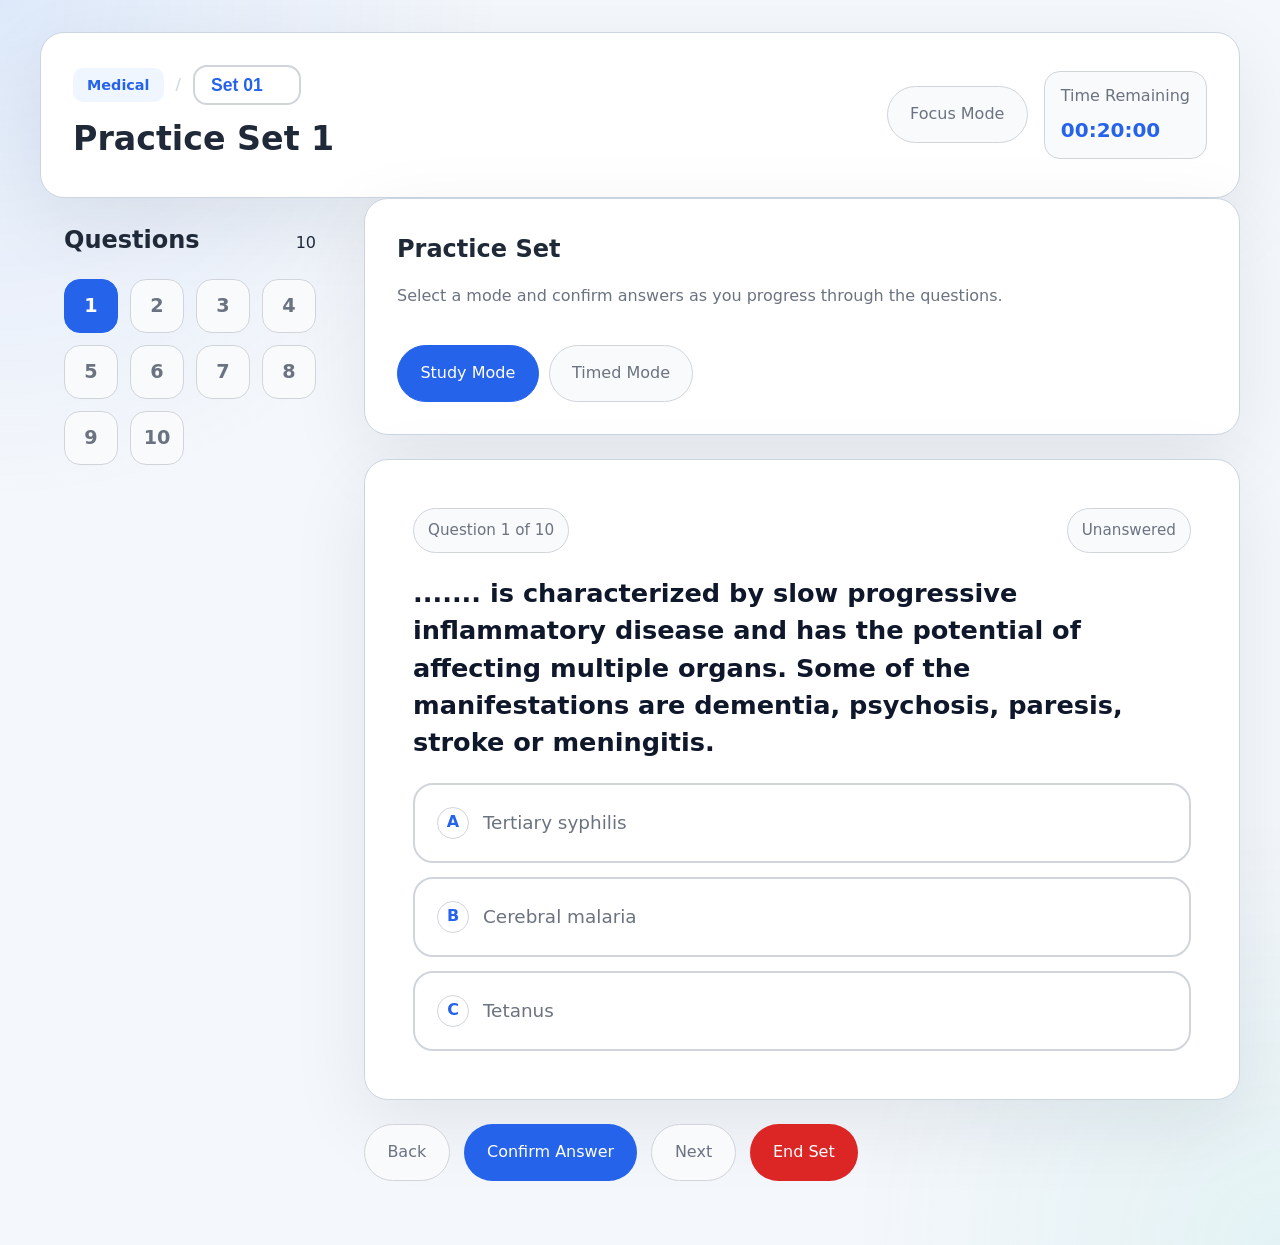
==== quiz.html @ 139739ae "Add files via upload" ====
<!DOCTYPE html>
<html lang="en">
<head>
  <meta charset="UTF-8">
  <meta name="viewport" content="width=device-width, initial-scale=1.0">
  <title>Quiz Interface | Classroom Edition</title>
  <link rel="stylesheet" href="styles.css">
</head>
<body class="quiz-page">
  <div class="page-shell">
    <header class="quiz-topbar">
      <div class="header-left">
        <div class="breadcrumb-nav">
          <span class="course-tag" id="breadcrumbText">Medical Nursing</span>
          <span class="separator">/</span>
          <div class="custom-select-wrapper">
            <select id="setSelector" class="set-dropdown">
              </select>
          </div>
        </div>
        <h1 id="currentSetTitle">Initializing Quiz...</h1>
      </div>
      
      <div class="topbar-actions">
        <button id="focusToggle" class="button button-secondary">Focus Mode</button>
        <div class="timer-card">
          <span class="label">Time Remaining</span>
          <strong id="timerDisplay">00:20:00</strong>
        </div>
      </div>
    </header>

    <div class="quiz-layout">
      <aside class="quiz-sidebar" id="quizSidebar">
        <div class="sidebar-header">
          <h2>Questions</h2>
          <span id="questionCountDisplay">0</span>
        </div>
        <div class="question-grid" id="questionGrid">
          </div>
      </aside>

      <main class="quiz-main">
        <div class="set-summary">
          <div>
            <h2 id="mainHeading">Practice Set</h2>
            <p>Select a mode and confirm answers as you progress through the questions.</p>
          </div>
          <div class="mode-switch">
            <button class="button button-secondary active" id="studyModeBtn">Study Mode</button>
            <button class="button button-secondary" id="timedModeBtn">Timed Mode</button>
          </div>
        </div>

        <article class="question-panel">
          <div class="question-meta">
            <span class="question-number" id="qNumberLabel">Question 0 of 0</span>
            <span class="question-state unanswered" id="qStatus">Unanswered</span>
          </div>
          <h2 class="question-text" id="mainQuestionText">Loading question content...</h2>

          <div class="options-list" id="optionsContainer">
            </div>
        </article>

        <div class="quiz-footer">
          <button class="button button-secondary" id="prevBtn">Back</button>
          <button class="button button-primary" id="confirmBtn">Confirm Answer</button>
          <button class="button button-secondary" id="nextBtn">Next</button>
          <button class="button button-danger" id="endBtn">End Set</button>
        </div>
      </main>
    </div>
  </div>

  <script type="module" src="app.js"></script>
</body>
</html>
---- styles.css ----
:root {
  color-scheme: light;
  font-family: Inter, system-ui, -apple-system, BlinkMacSystemFont, 'Segoe UI', sans-serif;
  background: #f4f7fb;
  color: #1f2937;
  font-size: 16px;
  line-height: 1.55;
  --surface: #ffffff;
  --surface-strong: #f8fafc;
  --border: #d1d5db;
  --border-strong: #cbd5e1;
  --primary: #2563eb;
  --primary-soft: #eff6ff;
  --accent: #0f766e;
  --danger: #dc2626;
  --muted: #6b7280;
  --shadow: 0 24px 80px rgba(15, 23, 42, 0.08);
}

* {
  box-sizing: border-box;
}

html {
  scroll-behavior: smooth;
}

body {
  margin: 0;
  min-height: 100vh;
  background: radial-gradient(circle at top left, rgba(59, 130, 246, 0.12), transparent 28%),
    radial-gradient(circle at bottom right, rgba(20, 184, 166, 0.08), transparent 24%),
    var(--background, #f4f7fb);
}

button,
a {
  font: inherit;
}

a {
  color: inherit;
  text-decoration: none;
}

.page-shell {
  width: min(1200px, calc(100% - 32px));
  margin: 0 auto;
  padding: 32px 0 64px;
}

.hero-card,
.section-panel,
.history-card,
.course-card,
.quiz-topbar,
.question-panel,
.set-summary {
  background: var(--surface);
  border: 1px solid var(--border-strong);
  border-radius: 24px;
  box-shadow: var(--shadow);
}

.hero-card,
.quiz-topbar,
.set-summary {
  padding: 32px;
}

.hero-card {
  margin-bottom: 32px;
}

.eyebrow {
  margin: 0 0 12px;
  color: var(--accent);
  font-size: 0.95rem;
  text-transform: uppercase;
  letter-spacing: 0.18em;
}

.hero-card h1,
.quiz-topbar h1 {
  margin: 0;
  font-size: clamp(2rem, 2.6vw, 3rem);
}

.hero-card p,
.section-header p,
.set-summary p,
.timer-card span,
.breadcrumb,
.question-meta span,
.history-table td,
.history-table th {
  color: var(--muted);
}

.section-grid,
.quiz-layout {
  display: grid;
  gap: 24px;
}

.section-header {
  display: flex;
  align-items: flex-end;
  justify-content: space-between;
  gap: 16px;
  margin-bottom: 16px;
}

.section-header h2,
.sidebar-header h2,
.quiz-topbar .breadcrumb,
.question-panel h2 {
  margin: 0;
}

.course-grid {
  display: grid;
  grid-template-columns: repeat(auto-fit, minmax(240px, 1fr));
  gap: 20px;
}

.course-card {
  padding: 24px;
  display: flex;
  flex-direction: column;
  gap: 18px;
}

.course-card h3 {
  margin: 0;
  font-size: 1.2rem;
}

.course-card p {
  margin: 0;
}

.button {
  display: inline-flex;
  align-items: center;
  justify-content: center;
  padding: 0.95rem 1.4rem;
  border-radius: 999px;
  border: 1px solid transparent;
  cursor: pointer;
  transition: transform 0.2s ease, background 0.2s ease, border-color 0.2s ease;
}

.button:hover {
  transform: translateY(-1px);
}

.button-primary {
  background: var(--primary);
  color: #fff;
}

.button-secondary {
  background: var(--surface-strong);
  color: var(--muted);
  border-color: var(--border);
}

.button-danger {
  background: var(--danger);
  color: #fff;
}

.history-card {
  padding: 24px;
}

.history-table {
  width: 100%;
  border-collapse: collapse;
}

.history-table th,
.history-table td {
  text-align: left;
  padding: 14px 16px;
  border-bottom: 1px solid var(--border);
  font-size: 0.95rem;
}

.history-table th {
  background: #fbfcfd;
  color: var(--muted);
}

.quiz-topbar {
  display: flex;
  justify-content: space-between;
  align-items: center;
  gap: 20px;
}

.quiz-topbar .breadcrumb {
  margin-bottom: 10px;
  font-weight: 600;
}

.topbar-actions {
  display: flex;
  align-items: center;
  gap: 16px;
  flex-wrap: wrap;
}

.timer-card {
  display: grid;
  gap: 6px;
  min-width: 150px;
  padding: 12px 16px;
  border-radius: 16px;
  background: var(--surface-strong);
  border: 1px solid var(--border);
}

.timer-card strong {
  font-size: 1.25rem;
  color: var(--primary);
}

.quiz-layout {
  grid-template-columns: 300px 1fr;
  min-height: 72vh;
}

.quiz-sidebar {
  position: sticky;
  top: 24px;
  align-self: start;
  padding: 24px;
  gap: 20px;
  display: flex;
  flex-direction: column;
  min-height: 320px;
}

.sidebar-header {
  display: flex;
  justify-content: space-between;
  align-items: baseline;
  gap: 14px;
}

.question-grid {
  display: grid;
  grid-template-columns: repeat(4, minmax(0, 1fr));
  gap: 12px;
}

.qb-item,
.option-btn {
  width: 100%;
  border: 1px solid var(--border);
  border-radius: 16px;
  background: var(--surface-strong);
  color: var(--muted);
  cursor: pointer;
  padding: 16px;
  font-size: 0.96rem;
  text-align: left;
}

.qb-item:hover,
.option-btn:hover {
  border-color: var(--primary);
  color: var(--primary);
}

.qb-item.active {
  background: var(--primary);
  color: #fff;
  border-color: var(--primary);
}

.quiz-main {
  display: flex;
  flex-direction: column;
  gap: 24px;
}

.set-summary {
  display: flex;
  justify-content: space-between;
  gap: 20px;
  flex-wrap: wrap;
}

.set-summary h2 {
  margin: 0;
}

.mode-switch {
  display: inline-flex;
  gap: 10px;
  flex-wrap: wrap;
}

.mode-switch .button {
  min-width: 120px;
}

.mode-switch .button.active {
  background: var(--primary);
  color: #fff;
  border-color: var(--primary);
}

.question-panel {
  padding: 28px;
  display: grid;
  gap: 22px;
}

.question-meta {
  display: flex;
  align-items: center;
  justify-content: space-between;
  gap: 16px;
}

.question-meta span {
  padding: 10px 14px;
  border-radius: 999px;
  background: var(--surface-strong);
  border: 1px solid var(--border);
  font-size: 0.95rem;
}

.question-meta .unanswered {
  background: #f8fafc;
  color: var(--muted);
}

.question-panel h2 {
  margin: 0;
}

.options-list {
  display: grid;
  gap: 14px;
}

.option-btn {
  display: flex;
  align-items: center;
  gap: 14px;
  transition: background 0.2s ease, border-color 0.2s ease, color 0.2s ease;
}

.option-btn:hover {
  background: #f8fafc;
}

.option-btn.selected {
  border-color: var(--primary);
  background: var(--primary-soft);
  color: var(--primary);
}

.option-btn.correct {
  border-color: #16a34a;
  background: #dcfce7;
  color: #166534;
}

.option-btn.incorrect {
  border-color: #dc2626;
  background: #fee2e2;
  color: #991b1b;
}

.option-label {
  display: inline-flex;
  width: 28px;
  height: 28px;
  align-items: center;
  justify-content: center;
  border-radius: 50%;
  border: 1px solid var(--border);
  color: var(--primary);
  font-weight: 700;
  background: #fff;
}

.qb-item.answered {
  background: var(--primary-soft);
  border-color: var(--primary);
  color: var(--primary);
}

.qb-item.confirmed {
  background: #dbeafe;
  border-color: #2563eb;
  color: #1d4ed8;
}

.question-state.confirmed {
  background: #d1fae5;
  color: #166534;
  border-color: #86efac;
}

.quiz-footer {
  display: flex;
  flex-wrap: wrap;
  gap: 14px;
}

.focus-mode .quiz-layout {
  grid-template-columns: 0 1fr;
}

.focus-mode .quiz-sidebar {
  display: none;
}

.hidden {
  display: none !important;
}

@media (max-width: 980px) {
  .quiz-layout,
  .section-grid {
    grid-template-columns: 1fr;
  }

  .quiz-sidebar {
    position: relative;
    top: 0;
    min-height: auto;
  }
}

@media (max-width: 720px) {
  .page-shell {
    width: min(100%, calc(100% - 24px));
  }

  .hero-card,
  .history-card,
  .course-card,
  .quiz-topbar,
  .question-panel,
  .set-summary {
    border-radius: 20px;
    padding: 20px;
  }

  .button {
    width: 100%;
  }

  .question-grid {
    grid-template-columns: repeat(5, minmax(0, 1fr));
  }
}
/* Premium Set Selector */
.breadcrumb-nav {
  display: flex;
  align-items: center;
  gap: 12px;
  margin-bottom: 8px;
}

.course-tag {
  background: var(--primary-soft);
  color: var(--primary);
  padding: 4px 12px;
  border-radius: 8px;
  font-weight: 600;
  font-size: 0.85rem;
}

.set-dropdown {
  appearance: none;
  background: var(--surface);
  border: 2px solid var(--border);
  padding: 8px 32px 8px 16px;
  border-radius: 12px;
  font-weight: 700;
  color: var(--primary);
  cursor: pointer;
  font-size: 1rem;
  transition: all 0.2s ease;
}

.set-dropdown:hover {
  border-color: var(--primary);
  background: var(--primary-soft);
}

/* Make Question Grid larger and more aesthetic */
.question-grid {
  grid-template-columns: repeat(4, 1fr);
  gap: 10px;
}

.qb-item {
  aspect-ratio: 1;
  display: flex;
  align-items: center;
  justify-content: center;
  font-weight: 700;
  font-size: 1.1rem;
  border-radius: 14px; /* More rounded */
  transition: transform 0.1s active;
}

.qb-item:active {
  transform: scale(0.95);
}

/* Enhance the Question Panel */
.question-panel {
  min-height: 400px;
  padding: 40px; /* More breathing room */
}

.question-text {
  font-size: 1.4rem; /* Larger font for readability */
  line-height: 1.4;
  color: #0f172a;
}

.option-btn {
  padding: 20px;
  font-size: 1.05rem;
  border-radius: 18px;
}
/* --- EXISTING STYLES (Keep what you have and add/replace these) --- */

/* Premium Set Selector */
.breadcrumb-nav {
  display: flex;
  align-items: center;
  gap: 12px;
  margin-bottom: 8px;
}

.course-tag {
  background: var(--primary-soft);
  color: var(--primary);
  padding: 6px 14px;
  border-radius: 10px;
  font-weight: 700;
  font-size: 0.9rem;
}

.separator {
  color: var(--border-strong);
  font-weight: 300;
}

.set-dropdown {
  appearance: none;
  background: var(--surface);
  border: 2px solid var(--border);
  padding: 8px 36px 8px 16px;
  border-radius: 14px;
  font-weight: 700;
  color: var(--primary);
  cursor: pointer;
  font-size: 1.1rem;
  transition: all 0.2s ease;
  background-image: url("data:image/svg+xml;charset=US-ASCII,%3Csvg%20xmlns%3D%22http%3D%22W3.org%2F2000%2Fsvg%22%20width%3D%2224%22%20height%3D%2224%22%20viewBox%3D%220%200%2024%2024%22%20fill%3D%22none%22%20stroke%3D%22%232563eb%22%20stroke-width%3D%222%22%20stroke-linecap%3D%22round%22%20stroke-linejoin%3D%22round%22%3E%3Cpolyline%20points%3D%226%209%2012%2015%2018%209%22%3E%3C/polyline%3E%3C/svg%3E");
  background-repeat: no-repeat;
  background-position: right 12px center;
  background-size: 18px;
}

.set-dropdown:hover {
  border-color: var(--primary);
  background-color: var(--primary-soft);
}

/* Enhanced Question Panel */
.question-panel {
  min-height: 480px;
  padding: 48px;
  display: flex;
  flex-direction: column;
  justify-content: center;
}

.question-text {
  font-size: 1.6rem; /* High readability */
  line-height: 1.45;
  color: #0f172a;
  margin-bottom: 12px;
}

.option-btn {
  padding: 22px;
  font-size: 1.15rem;
  border-radius: 20px;
  background: #fff;
  border-width: 2px;
}

.option-label {
  width: 32px;
  height: 32px;
  font-size: 1rem;
}

/* Larger Sidebar Grid */
.question-grid {
  grid-template-columns: repeat(4, 1fr);
  gap: 12px;
}

.qb-item {
  height: 54px;
  font-weight: 800;
  font-size: 1.2rem;
  border-radius: 16px;
}
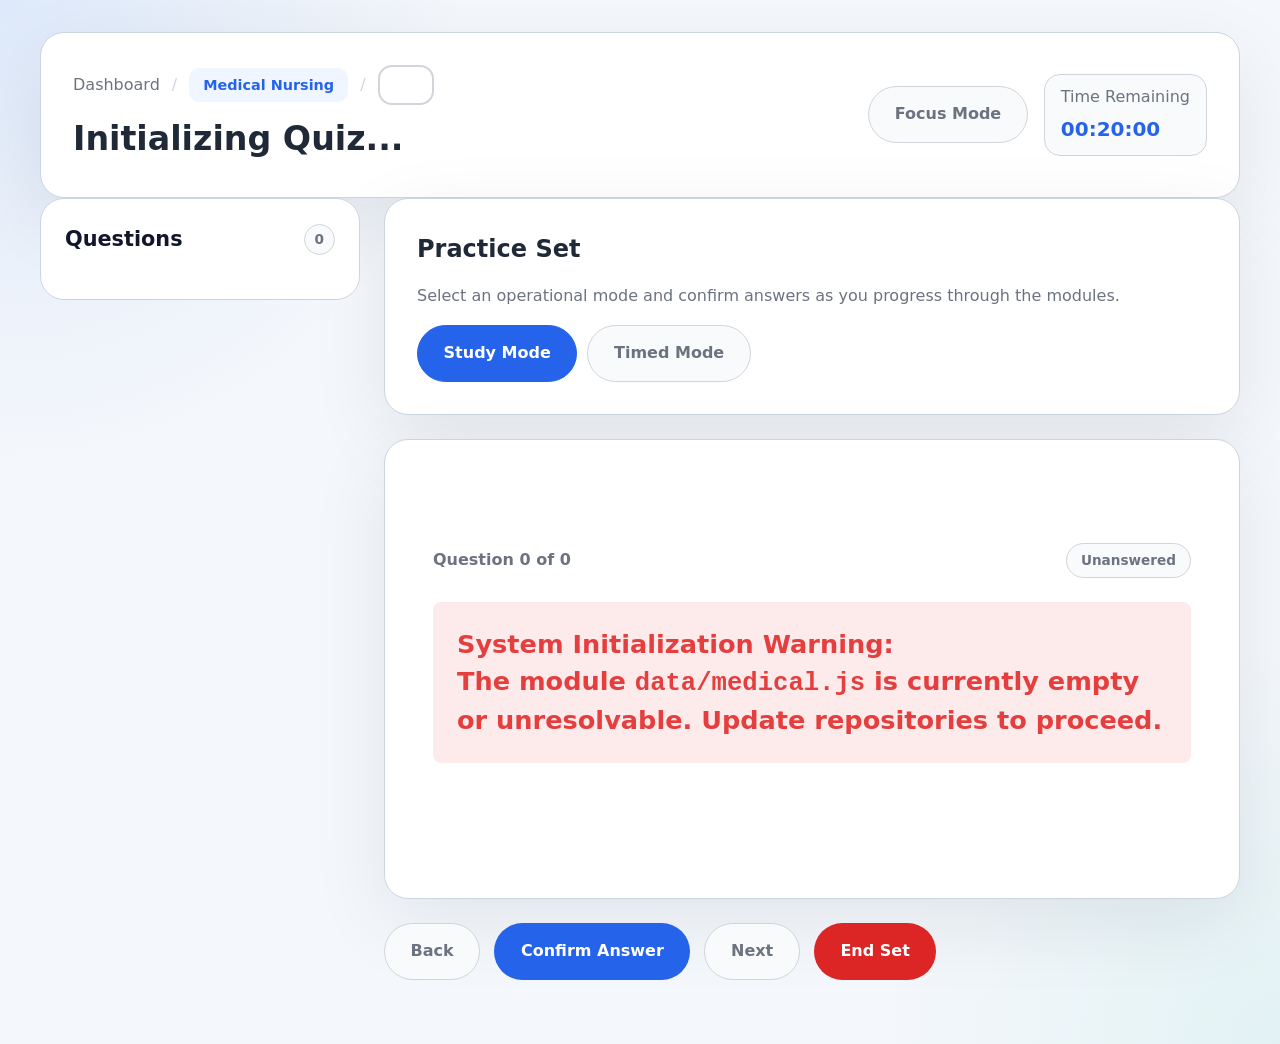
==== commit c2c28fb0: "Add files via upload" ====
--- a/quiz.html
+++ b/quiz.html
@@ -3,14 +3,22 @@
 <head>
   <meta charset="UTF-8">
   <meta name="viewport" content="width=device-width, initial-scale=1.0">
-  <title>Quiz Interface | Classroom Edition</title>
+  <title>Quiz Interface | NurseNexus Portal</title>
   <link rel="stylesheet" href="styles.css">
 </head>
 <body class="quiz-page">
   <div class="page-shell">
     <header class="quiz-topbar">
       <div class="header-left">
+        <button id="sidebarToggle" class="sidebar-toggle-btn" aria-label="Toggle Question Navigation">
+          <span class="bar"></span>
+          <span class="bar"></span>
+          <span class="bar"></span>
+        </button>
+        
         <div class="breadcrumb-nav">
+          <a href="index.html" class="home-hub-link">Dashboard</a>
+          <span class="separator">/</span>
           <span class="course-tag" id="breadcrumbText">Medical Nursing</span>
           <span class="separator">/</span>
           <div class="custom-select-wrapper">
@@ -34,7 +42,7 @@
       <aside class="quiz-sidebar" id="quizSidebar">
         <div class="sidebar-header">
           <h2>Questions</h2>
-          <span id="questionCountDisplay">0</span>
+          <span id="questionCountDisplay" class="badge-count">0</span>
         </div>
         <div class="question-grid" id="questionGrid">
           </div>
@@ -44,7 +52,7 @@
         <div class="set-summary">
           <div>
             <h2 id="mainHeading">Practice Set</h2>
-            <p>Select a mode and confirm answers as you progress through the questions.</p>
+            <p>Select an operational mode and confirm answers as you progress through the modules.</p>
           </div>
           <div class="mode-switch">
             <button class="button button-secondary active" id="studyModeBtn">Study Mode</button>
@@ -73,6 +81,34 @@
     </div>
   </div>
 
+  <div id="resultsModal" class="modal-overlay hidden">
+    <div class="modal-card">
+      <div class="modal-header">
+        <h2>Performance Summary</h2>
+      </div>
+      <div class="modal-body">
+        <div class="score-circle">
+          <span id="modalPercentage">0%</span>
+          <p>Final Score</p>
+        </div>
+        <div class="stats-grid">
+          <div class="stat-item">
+            <span class="stat-label">Total Answered</span>
+            <strong id="modalTotalCorrect">0 / 0</strong>
+          </div>
+          <div class="stat-item">
+            <span class="stat-label">Time Spent</span>
+            <strong id="modalTimeSpent">00:00</strong>
+          </div>
+        </div>
+      </div>
+      <div class="modal-actions">
+        <button id="modalReviewBtn" class="button button-secondary">Review Answers</button>
+        <button id="modalCloseBtn" class="button button-primary">Return to Hub</button>
+      </div>
+    </div>
+  </div>
+
   <script type="module" src="app.js"></script>
 </body>
 </html>
--- a/styles.css
+++ b/styles.css
@@ -1,3 +1,4 @@
+/* --- CORE INTERFACE DESIGN CONSTANTS --- */
 :root {
   color-scheme: light;
   font-family: Inter, system-ui, -apple-system, BlinkMacSystemFont, 'Segoe UI', sans-serif;
@@ -33,8 +34,7 @@
     var(--background, #f4f7fb);
 }
 
-button,
-a {
+button, a {
   font: inherit;
 }
 
@@ -49,6 +49,11 @@
   padding: 32px 0 64px;
 }
 
+.hidden {
+  display: none !important;
+}
+
+/* --- MASTER CONTAINER WRAPPERS --- */
 .hero-card,
 .section-panel,
 .history-card,
@@ -83,20 +88,20 @@
 .hero-card h1,
 .quiz-topbar h1 {
   margin: 0;
-  font-size: clamp(2rem, 2.6vw, 3rem);
+  font-size: clamp(1.8rem, 2.6vw, 3rem);
 }
 
 .hero-card p,
 .section-header p,
 .set-summary p,
 .timer-card span,
-.breadcrumb,
-.question-meta span,
+.question-meta p,
 .history-table td,
 .history-table th {
   color: var(--muted);
 }
 
+/* --- DASHBOARD VIEW CONFIGURATION --- */
 .section-grid,
 .quiz-layout {
   display: grid;
@@ -111,16 +116,13 @@
   margin-bottom: 16px;
 }
 
-.section-header h2,
-.sidebar-header h2,
-.quiz-topbar .breadcrumb,
-.question-panel h2 {
+.section-header h2 {
   margin: 0;
 }
 
 .course-grid {
   display: grid;
-  grid-template-columns: repeat(auto-fit, minmax(240px, 1fr));
+  grid-template-columns: repeat(auto-fit, minmax(260px, 1fr));
   gap: 20px;
 }
 
@@ -133,31 +135,43 @@
 
 .course-card h3 {
   margin: 0;
-  font-size: 1.2rem;
+  font-size: 1.25rem;
+  color: #0f172a;
 }
 
 .course-card p {
   margin: 0;
-}
-
+  flex: 1;
+}
+
+/* --- CORE INTERACTIVE ACTION CONTROL BUTTONS --- */
 .button {
   display: inline-flex;
   align-items: center;
   justify-content: center;
-  padding: 0.95rem 1.4rem;
+  padding: 0.95rem 1.6rem;
   border-radius: 999px;
   border: 1px solid transparent;
+  font-weight: 600;
   cursor: pointer;
   transition: transform 0.2s ease, background 0.2s ease, border-color 0.2s ease;
 }
 
 .button:hover {
   transform: translateY(-1px);
+}
+
+.button:active {
+  transform: translateY(0);
 }
 
 .button-primary {
   background: var(--primary);
   color: #fff;
+}
+
+.button-primary:hover {
+  background: #1d4ed8;
 }
 
 .button-secondary {
@@ -166,13 +180,30 @@
   border-color: var(--border);
 }
 
+.button-secondary:hover {
+  border-color: var(--border-strong);
+  color: #1f2937;
+}
+
+.button-secondary.active {
+  background: var(--primary);
+  color: #fff;
+  border-color: var(--primary);
+}
+
 .button-danger {
   background: var(--danger);
   color: #fff;
 }
 
+.button-danger:hover {
+  background: #b91c1c;
+}
+
+/* --- HISTORICAL METRICS TABLE SHEETS --- */
 .history-card {
   padding: 24px;
+  overflow-x: auto;
 }
 
 .history-table {
@@ -189,10 +220,11 @@
 }
 
 .history-table th {
-  background: #fbfcfd;
-  color: var(--muted);
-}
-
+  background: var(--surface-strong);
+  font-weight: 700;
+}
+
+/* --- QUIZ TOP BAR ENGINE CONTROLS --- */
 .quiz-topbar {
   display: flex;
   justify-content: space-between;
@@ -200,270 +232,24 @@
   gap: 20px;
 }
 
-.quiz-topbar .breadcrumb {
-  margin-bottom: 10px;
-  font-weight: 600;
-}
-
-.topbar-actions {
-  display: flex;
-  align-items: center;
-  gap: 16px;
-  flex-wrap: wrap;
-}
-
-.timer-card {
-  display: grid;
-  gap: 6px;
-  min-width: 150px;
-  padding: 12px 16px;
-  border-radius: 16px;
-  background: var(--surface-strong);
-  border: 1px solid var(--border);
-}
-
-.timer-card strong {
-  font-size: 1.25rem;
-  color: var(--primary);
-}
-
-.quiz-layout {
-  grid-template-columns: 300px 1fr;
-  min-height: 72vh;
-}
-
-.quiz-sidebar {
-  position: sticky;
-  top: 24px;
-  align-self: start;
-  padding: 24px;
-  gap: 20px;
-  display: flex;
+.sidebar-toggle-btn {
+  display: none;
   flex-direction: column;
-  min-height: 320px;
-}
-
-.sidebar-header {
-  display: flex;
-  justify-content: space-between;
-  align-items: baseline;
-  gap: 14px;
-}
-
-.question-grid {
-  display: grid;
-  grid-template-columns: repeat(4, minmax(0, 1fr));
-  gap: 12px;
-}
-
-.qb-item,
-.option-btn {
-  width: 100%;
-  border: 1px solid var(--border);
-  border-radius: 16px;
-  background: var(--surface-strong);
-  color: var(--muted);
+  gap: 4px;
+  background: transparent;
+  border: none;
   cursor: pointer;
-  padding: 16px;
-  font-size: 0.96rem;
-  text-align: left;
-}
-
-.qb-item:hover,
-.option-btn:hover {
-  border-color: var(--primary);
-  color: var(--primary);
-}
-
-.qb-item.active {
+  padding: 8px;
+  margin-right: 8px;
+}
+
+.sidebar-toggle-btn .bar {
+  width: 20px;
+  height: 2px;
   background: var(--primary);
-  color: #fff;
-  border-color: var(--primary);
-}
-
-.quiz-main {
-  display: flex;
-  flex-direction: column;
-  gap: 24px;
-}
-
-.set-summary {
-  display: flex;
-  justify-content: space-between;
-  gap: 20px;
-  flex-wrap: wrap;
-}
-
-.set-summary h2 {
-  margin: 0;
-}
-
-.mode-switch {
-  display: inline-flex;
-  gap: 10px;
-  flex-wrap: wrap;
-}
-
-.mode-switch .button {
-  min-width: 120px;
-}
-
-.mode-switch .button.active {
-  background: var(--primary);
-  color: #fff;
-  border-color: var(--primary);
-}
-
-.question-panel {
-  padding: 28px;
-  display: grid;
-  gap: 22px;
-}
-
-.question-meta {
-  display: flex;
-  align-items: center;
-  justify-content: space-between;
-  gap: 16px;
-}
-
-.question-meta span {
-  padding: 10px 14px;
-  border-radius: 999px;
-  background: var(--surface-strong);
-  border: 1px solid var(--border);
-  font-size: 0.95rem;
-}
-
-.question-meta .unanswered {
-  background: #f8fafc;
-  color: var(--muted);
-}
-
-.question-panel h2 {
-  margin: 0;
-}
-
-.options-list {
-  display: grid;
-  gap: 14px;
-}
-
-.option-btn {
-  display: flex;
-  align-items: center;
-  gap: 14px;
-  transition: background 0.2s ease, border-color 0.2s ease, color 0.2s ease;
-}
-
-.option-btn:hover {
-  background: #f8fafc;
-}
-
-.option-btn.selected {
-  border-color: var(--primary);
-  background: var(--primary-soft);
-  color: var(--primary);
-}
-
-.option-btn.correct {
-  border-color: #16a34a;
-  background: #dcfce7;
-  color: #166534;
-}
-
-.option-btn.incorrect {
-  border-color: #dc2626;
-  background: #fee2e2;
-  color: #991b1b;
-}
-
-.option-label {
-  display: inline-flex;
-  width: 28px;
-  height: 28px;
-  align-items: center;
-  justify-content: center;
-  border-radius: 50%;
-  border: 1px solid var(--border);
-  color: var(--primary);
-  font-weight: 700;
-  background: #fff;
-}
-
-.qb-item.answered {
-  background: var(--primary-soft);
-  border-color: var(--primary);
-  color: var(--primary);
-}
-
-.qb-item.confirmed {
-  background: #dbeafe;
-  border-color: #2563eb;
-  color: #1d4ed8;
-}
-
-.question-state.confirmed {
-  background: #d1fae5;
-  color: #166534;
-  border-color: #86efac;
-}
-
-.quiz-footer {
-  display: flex;
-  flex-wrap: wrap;
-  gap: 14px;
-}
-
-.focus-mode .quiz-layout {
-  grid-template-columns: 0 1fr;
-}
-
-.focus-mode .quiz-sidebar {
-  display: none;
-}
-
-.hidden {
-  display: none !important;
-}
-
-@media (max-width: 980px) {
-  .quiz-layout,
-  .section-grid {
-    grid-template-columns: 1fr;
-  }
-
-  .quiz-sidebar {
-    position: relative;
-    top: 0;
-    min-height: auto;
-  }
-}
-
-@media (max-width: 720px) {
-  .page-shell {
-    width: min(100%, calc(100% - 24px));
-  }
-
-  .hero-card,
-  .history-card,
-  .course-card,
-  .quiz-topbar,
-  .question-panel,
-  .set-summary {
-    border-radius: 20px;
-    padding: 20px;
-  }
-
-  .button {
-    width: 100%;
-  }
-
-  .question-grid {
-    grid-template-columns: repeat(5, minmax(0, 1fr));
-  }
-}
-/* Premium Set Selector */
+  border-radius: 2px;
+}
+
 .breadcrumb-nav {
   display: flex;
   align-items: center;
@@ -471,79 +257,14 @@
   margin-bottom: 8px;
 }
 
-.course-tag {
-  background: var(--primary-soft);
-  color: var(--primary);
-  padding: 4px 12px;
-  border-radius: 8px;
-  font-weight: 600;
-  font-size: 0.85rem;
-}
-
-.set-dropdown {
-  appearance: none;
-  background: var(--surface);
-  border: 2px solid var(--border);
-  padding: 8px 32px 8px 16px;
-  border-radius: 12px;
-  font-weight: 700;
-  color: var(--primary);
-  cursor: pointer;
-  font-size: 1rem;
-  transition: all 0.2s ease;
-}
-
-.set-dropdown:hover {
-  border-color: var(--primary);
-  background: var(--primary-soft);
-}
-
-/* Make Question Grid larger and more aesthetic */
-.question-grid {
-  grid-template-columns: repeat(4, 1fr);
-  gap: 10px;
-}
-
-.qb-item {
-  aspect-ratio: 1;
-  display: flex;
-  align-items: center;
-  justify-content: center;
-  font-weight: 700;
-  font-size: 1.1rem;
-  border-radius: 14px; /* More rounded */
-  transition: transform 0.1s active;
-}
-
-.qb-item:active {
-  transform: scale(0.95);
-}
-
-/* Enhance the Question Panel */
-.question-panel {
-  min-height: 400px;
-  padding: 40px; /* More breathing room */
-}
-
-.question-text {
-  font-size: 1.4rem; /* Larger font for readability */
-  line-height: 1.4;
-  color: #0f172a;
-}
-
-.option-btn {
-  padding: 20px;
-  font-size: 1.05rem;
-  border-radius: 18px;
-}
-/* --- EXISTING STYLES (Keep what you have and add/replace these) --- */
-
-/* Premium Set Selector */
-.breadcrumb-nav {
-  display: flex;
-  align-items: center;
-  gap: 12px;
-  margin-bottom: 8px;
+.home-hub-link {
+  font-weight: 500;
+  color: var(--muted);
+  transition: color 0.2s ease;
+}
+
+.home-hub-link:hover {
+  color: var(--primary);
 }
 
 .course-tag {
@@ -582,45 +303,521 @@
   background-color: var(--primary-soft);
 }
 
-/* Enhanced Question Panel */
+.topbar-actions {
+  display: flex;
+  align-items: center;
+  gap: 16px;
+  flex-wrap: wrap;
+}
+
+.timer-card {
+  display: grid;
+  gap: 4px;
+  min-width: 150px;
+  padding: 10px 16px;
+  border-radius: 16px;
+  background: var(--surface-strong);
+  border: 1px solid var(--border);
+}
+
+.timer-card strong {
+  font-size: 1.25rem;
+  color: var(--primary);
+  font-weight: 700;
+}
+
+/* --- COHORT VIEW APPLICATION ENGINE PANELS --- */
+.quiz-layout {
+  grid-template-columns: 320px 1fr;
+  min-height: 72vh;
+  align-items: start;
+}
+
+.quiz-sidebar {
+  position: sticky;
+  top: 24px;
+  align-self: start;
+  background: var(--surface);
+  border: 1px solid var(--border-strong);
+  border-radius: 24px;
+  padding: 24px;
+  gap: 20px;
+  display: flex;
+  flex-direction: column;
+}
+
+.sidebar-header {
+  display: flex;
+  justify-content: space-between;
+  align-items: center;
+}
+
+.sidebar-header h2 {
+  margin: 0;
+  font-size: 1.3rem;
+  color: #0f172a;
+}
+
+.badge-count {
+  background: var(--surface-strong);
+  border: 1px solid var(--border);
+  padding: 4px 10px;
+  border-radius: 999px;
+  font-weight: 700;
+  font-size: 0.85rem;
+  color: var(--muted);
+}
+
+.question-grid {
+  display: grid;
+  grid-template-columns: repeat(4, 1fr);
+  gap: 12px;
+}
+
+.qb-item {
+  aspect-ratio: 1;
+  height: 54px;
+  display: flex;
+  align-items: center;
+  justify-content: center;
+  font-weight: 800;
+  font-size: 1.2rem;
+  border-radius: 16px;
+  border: 1px solid var(--border);
+  background: var(--surface-strong);
+  color: var(--muted);
+  cursor: pointer;
+  transition: all 0.15s ease;
+}
+
+.qb-item:hover {
+  border-color: var(--primary);
+  color: var(--primary);
+  background: #fff;
+}
+
+.qb-item:active {
+  transform: scale(0.94);
+}
+
+.qb-item.active {
+  background: var(--primary) !important;
+  color: #fff !important;
+  border-color: var(--primary) !important;
+}
+
+.qb-item.answered {
+  background: var(--primary-soft);
+  border-color: var(--primary);
+  color: var(--primary);
+}
+
+.qb-item.confirmed {
+  background: #dbeafe;
+  border-color: #2563eb;
+  color: #1d4ed8;
+}
+
+/* --- CONTENT VIEW CORE RENDERING PANEL --- */
+.quiz-main {
+  display: flex;
+  flex-direction: column;
+  gap: 24px;
+}
+
+.set-summary h2 {
+  margin: 0;
+}
+
+.mode-switch {
+  display: inline-flex;
+  gap: 10px;
+  align-items: center;
+}
+
 .question-panel {
-  min-height: 480px;
+  min-height: 460px;
   padding: 48px;
   display: flex;
   flex-direction: column;
   justify-content: center;
+  gap: 24px;
+}
+
+.question-meta {
+  display: flex;
+  align-items: center;
+  justify-content: space-between;
+  gap: 16px;
+}
+
+.question-number {
+  font-weight: 700;
+  font-size: 1rem;
+  color: var(--muted);
+}
+
+.question-state {
+  padding: 6px 14px;
+  border-radius: 999px;
+  font-size: 0.85rem;
+  font-weight: 700;
+  border: 1px solid transparent;
+}
+
+.question-state.unanswered {
+  background: var(--surface-strong);
+  border-color: var(--border);
+  color: var(--muted);
+}
+
+.question-state.answered {
+  background: var(--primary-soft);
+  border-color: var(--border-strong);
+  color: var(--primary);
+}
+
+.question-state.confirmed {
+  background: #d1fae5;
+  color: #166534;
+  border-color: #86efac;
 }
 
 .question-text {
-  font-size: 1.6rem; /* High readability */
+  font-size: 1.6rem;
   line-height: 1.45;
   color: #0f172a;
-  margin-bottom: 12px;
+  margin: 0 0 8px 0;
+}
+
+.options-list {
+  display: grid;
+  gap: 14px;
 }
 
 .option-btn {
+  width: 100%;
+  display: flex;
+  align-items: center;
+  gap: 16px;
   padding: 22px;
   font-size: 1.15rem;
   border-radius: 20px;
   background: #fff;
-  border-width: 2px;
+  border: 2px solid var(--border);
+  color: #1f2937;
+  text-align: left;
+  cursor: pointer;
+  transition: all 0.2s ease;
+}
+
+.option-btn:hover:not(:disabled) {
+  background: var(--surface-strong);
+  border-color: var(--border-strong);
+}
+
+.option-btn.selected {
+  border-color: var(--primary);
+  background: var(--primary-soft);
+  color: var(--primary);
+}
+
+.option-btn.correct {
+  border-color: #16a34a !important;
+  background: #dcfce7 !important;
+  color: #166534 !important;
+}
+
+.option-btn.incorrect {
+  border-color: #dc2626 !important;
+  background: #fee2e2 !important;
+  color: #991b1b !important;
 }
 
 .option-label {
+  display: inline-flex;
   width: 32px;
   height: 32px;
   font-size: 1rem;
-}
-
-/* Larger Sidebar Grid */
-.question-grid {
-  grid-template-columns: repeat(4, 1fr);
+  align-items: center;
+  justify-content: center;
+  border-radius: 50%;
+  border: 1px solid var(--border);
+  color: var(--primary);
+  font-weight: 700;
+  background: #fff;
+  flex-shrink: 0;
+}
+
+.option-btn.selected .option-label {
+  background: var(--primary);
+  color: #fff;
+  border-color: var(--primary);
+}
+
+.quiz-footer {
+  display: flex;
+  gap: 14px;
+  flex-wrap: wrap;
+}
+
+/* --- SPECIAL MODE STYLING ANCHORS --- */
+.focus-mode .quiz-layout {
+  grid-template-columns: 1fr;
+}
+
+.focus-mode .quiz-sidebar {
+  display: none !important;
+}
+
+/* --- MASTER ANALYTICS SCORE MODAL OVERLAY --- */
+.modal-overlay {
+  position: fixed;
+  top: 0; left: 0; right: 0; bottom: 0;
+  background: rgba(15, 23, 42, 0.45);
+  backdrop-filter: blur(6px);
+  display: flex;
+  align-items: center;
+  justify-content: center;
+  z-index: 1000;
+  padding: 16px;
+}
+
+.modal-card {
+  background: var(--surface);
+  border-radius: 24px;
+  padding: 32px;
+  width: 100%;
+  max-width: 440px;
+  box-shadow: var(--shadow);
+  border: 1px solid var(--border-strong);
+  display: flex;
+  flex-direction: column;
+  gap: 24px;
+  animation: modalPop 0.3s cubic-bezier(0.34, 1.56, 0.64, 1);
+}
+
+@keyframes modalPop {
+  from { transform: scale(0.95); opacity: 0; }
+  to { transform: scale(1); opacity: 1; }
+}
+
+.modal-header h2 {
+  margin: 0;
+  font-size: 1.5rem;
+  color: #0f172a;
+  text-align: center;
+}
+
+.modal-body {
+  display: flex;
+  flex-direction: column;
+  align-items: center;
+  gap: 24px;
+}
+
+.score-circle {
+  width: 140px;
+  height: 140px;
+  border-radius: 50%;
+  background: var(--primary-soft);
+  border: 4px solid var(--primary);
+  display: flex;
+  flex-direction: column;
+  align-items: center;
+  justify-content: center;
+}
+
+.score-circle span {
+  font-size: 2.2rem;
+  font-weight: 800;
+  color: var(--primary);
+}
+
+.score-circle p {
+  margin: 0;
+  font-size: 0.85rem;
+  font-weight: 600;
+  color: var(--muted);
+  text-transform: uppercase;
+}
+
+.stats-grid {
+  display: grid;
+  grid-template-columns: 1fr 1fr;
+  width: 100%;
+  gap: 16px;
+}
+
+.stat-item {
+  background: var(--surface-strong);
+  border: 1px solid var(--border);
+  padding: 12px;
+  border-radius: 16px;
+  text-align: center;
+  display: flex;
+  flex-direction: column;
+  gap: 4px;
+}
+
+.stat-label {
+  font-size: 0.85rem;
+  color: var(--muted);
+}
+
+.stat-item strong {
+  font-size: 1.2rem;
+  color: #0f172a;
+}
+
+.modal-actions {
+  display: flex;
   gap: 12px;
 }
 
-.qb-item {
-  height: 54px;
-  font-weight: 800;
-  font-size: 1.2rem;
-  border-radius: 16px;
-}
+.modal-actions .button {
+  flex: 1;
+}
+
+/* --- PRODUCTION RESPONSIVE ADAPTABILITY BLOCKS --- */
+@media (max-width: 980px) {
+  .quiz-layout {
+    grid-template-columns: 1fr;
+  }
+
+  .sidebar-toggle-btn {
+    display: flex;
+  }
+
+  /* Off-canvas sidebar sliding configuration rules */
+  .quiz-sidebar {
+    position: fixed;
+    top: 0;
+    left: -340px;
+    width: 320px;
+    height: 100vh;
+    z-index: 999;
+    border-radius: 0 24px 24px 0;
+    transition: left 0.25s ease-bezier(0.4, 0, 0.2, 1);
+    box-shadow: var(--shadow);
+  }
+
+  .quiz-sidebar.open {
+    left: 0;
+  }
+}
+
+@media (max-width: 720px) {
+  .page-shell {
+    padding: 12px 0 32px;
+    width: 92%;
+  }
+
+  .quiz-topbar {
+    padding: 16px;
+    flex-direction: column;
+    align-items: flex-start;
+    gap: 12px;
+    border-radius: 16px;
+  }
+
+  .quiz-topbar h1 {
+    font-size: 1.4rem;
+  }
+
+  .breadcrumb-nav {
+    gap: 8px;
+  }
+
+  .course-tag {
+    font-size: 0.75rem;
+    padding: 3px 8px;
+  }
+
+  .set-dropdown {
+    font-size: 0.9rem;
+    padding: 6px 28px 6px 12px;
+    border-radius: 10px;
+  }
+
+  .timer-card {
+    width: 100%;
+    display: flex;
+    justify-content: space-between;
+    align-items: center;
+    padding: 8px 16px;
+    min-width: unset;
+  }
+
+  .timer-card strong {
+    font-size: 1.1rem;
+  }
+
+  .question-grid {
+    grid-template-columns: repeat(5, 1fr);
+    gap: 8px;
+  }
+
+  .qb-item {
+    height: 40px;
+    font-size: 0.95rem;
+    border-radius: 10px;
+  }
+
+  .question-panel {
+    padding: 20px;
+    min-height: auto;
+    border-radius: 18px;
+  }
+
+  .question-text {
+    font-size: 1.25rem;
+    line-height: 1.4;
+    margin-bottom: 8px;
+  }
+
+  .option-btn {
+    padding: 14px;
+    font-size: 1rem;
+    border-radius: 14px;
+    gap: 10px;
+    border-width: 2px;
+  }
+
+  .option-label {
+    width: 26px;
+    height: 26px;
+    font-size: 0.85rem;
+  }
+
+  .set-summary {
+    padding: 16px;
+    border-radius: 16px;
+  }
+
+  .set-summary h2 {
+    font-size: 1.2rem;
+  }
+
+  .mode-switch {
+    width: 100%;
+  }
+
+  .mode-switch .button {
+    flex: 1;
+    font-size: 0.85rem;
+    padding: 10px;
+  }
+
+  .quiz-footer {
+    display: grid;
+    grid-template-columns: 1fr 1fr;
+    gap: 10px;
+  }
+
+  .quiz-footer .button {
+    width: 100%;
+    padding: 12px;
+    font-size: 0.9rem;
+  }
+}
